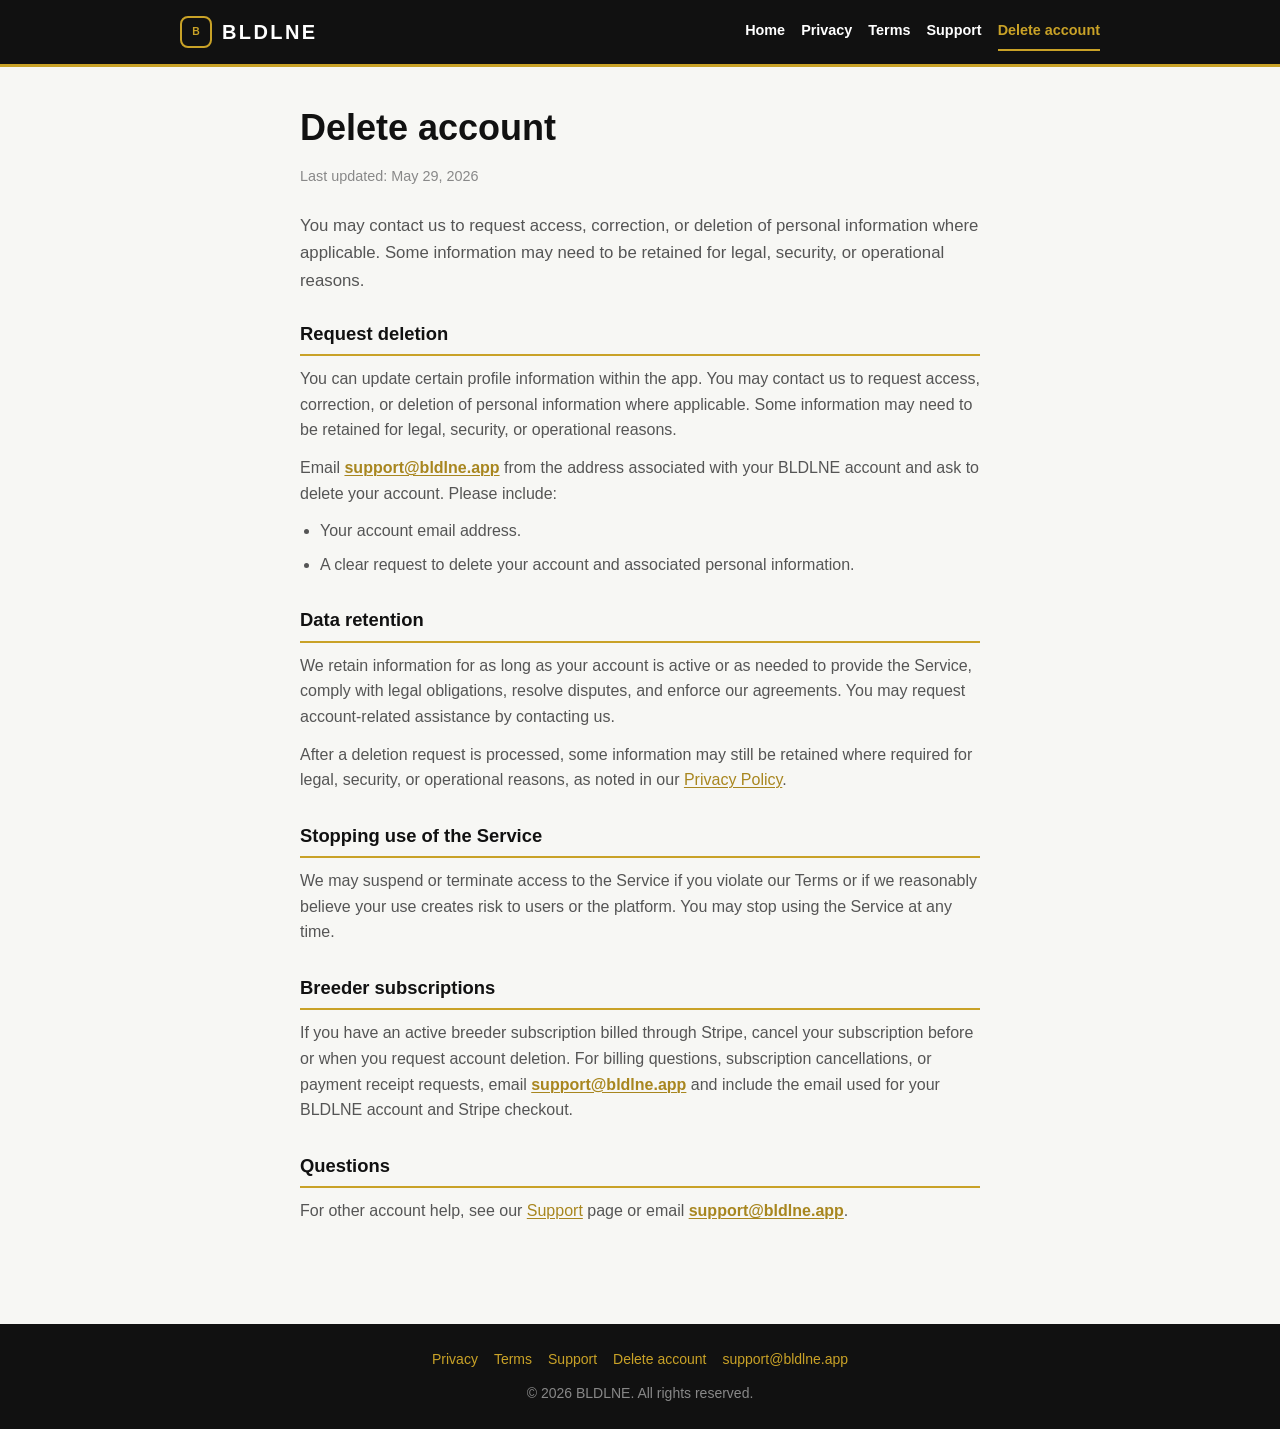
==== delete-account.html @ ef550694 "Initial BLDLNE website Co-authored-by: Cursor <cursoragent@cursor.com>" ====
<!DOCTYPE html>
<html lang="en">
  <head>
    <meta charset="utf-8" />
    <meta name="viewport" content="width=device-width, initial-scale=1" />
    <meta name="description" content="How to request BLDLNE account deletion" />
    <title>Delete account — BLDLNE</title>
    <link rel="stylesheet" href="style.css" />
  </head>
  <body>
    <header class="site-header">
      <div class="site-header__inner">
        <a class="brand" href="index.html">
          <span class="brand__mark" aria-hidden="true">B</span>
          BLDLNE
        </a>
        <nav class="site-nav" aria-label="Primary">
          <a href="index.html">Home</a>
          <a href="privacy.html">Privacy</a>
          <a href="terms.html">Terms</a>
          <a href="support.html">Support</a>
          <a href="delete-account.html" aria-current="page">Delete account</a>
        </nav>
      </div>
    </header>

    <main>
      <h1 class="page-title">Delete account</h1>
      <p class="page-updated">Last updated: May 29, 2026</p>

      <p class="lead">
        You may contact us to request access, correction, or deletion of personal information where
        applicable. Some information may need to be retained for legal, security, or operational
        reasons.
      </p>

      <section>
        <h2>Request deletion</h2>
        <p>
          You can update certain profile information within the app. You may contact us to request
          access, correction, or deletion of personal information where applicable. Some information
          may need to be retained for legal, security, or operational reasons.
        </p>
        <p>
          Email
          <a class="email-link" href="mailto:support@bldlne.app">support@bldlne.app</a>
          from the address associated with your BLDLNE account and ask to delete your account. Please
          include:
        </p>
        <ul>
          <li>Your account email address.</li>
          <li>A clear request to delete your account and associated personal information.</li>
        </ul>
      </section>

      <section>
        <h2>Data retention</h2>
        <p>
          We retain information for as long as your account is active or as needed to provide the
          Service, comply with legal obligations, resolve disputes, and enforce our agreements. You
          may request account-related assistance by contacting us.
        </p>
        <p>
          After a deletion request is processed, some information may still be retained where required
          for legal, security, or operational reasons, as noted in our
          <a href="privacy.html">Privacy Policy</a>.
        </p>
      </section>

      <section>
        <h2>Stopping use of the Service</h2>
        <p>
          We may suspend or terminate access to the Service if you violate our Terms or if we
          reasonably believe your use creates risk to users or the platform. You may stop using the
          Service at any time.
        </p>
      </section>

      <section>
        <h2>Breeder subscriptions</h2>
        <p>
          If you have an active breeder subscription billed through Stripe, cancel your subscription
          before or when you request account deletion. For billing questions, subscription
          cancellations, or payment receipt requests, email
          <a class="email-link" href="mailto:support@bldlne.app">support@bldlne.app</a>
          and include the email used for your BLDLNE account and Stripe checkout.
        </p>
      </section>

      <section>
        <h2>Questions</h2>
        <p>
          For other account help, see our <a href="support.html">Support</a> page or email
          <a class="email-link" href="mailto:support@bldlne.app">support@bldlne.app</a>.
        </p>
      </section>
    </main>

    <footer class="site-footer">
      <div class="site-footer__links">
        <a href="privacy.html">Privacy</a>
        <a href="terms.html">Terms</a>
        <a href="support.html">Support</a>
        <a href="delete-account.html">Delete account</a>
        <a href="mailto:support@bldlne.app">support@bldlne.app</a>
      </div>
      <p class="site-footer__copyright">&copy; 2026 BLDLNE. All rights reserved.</p>
    </footer>
  </body>
</html>
---- style.css ----
:root {
  --black: #111111;
  --white: #ffffff;
  --off-white: #f7f7f4;
  --gold: #c9a227;
  --gold-dark: #a8861f;
  --text: #111111;
  --text-secondary: #555555;
  --text-muted: #888888;
  --border: #e5e5e5;
  --max-width: 720px;
  --header-height: 64px;
}

*,
*::before,
*::after {
  box-sizing: border-box;
}

html {
  -webkit-text-size-adjust: 100%;
}

body {
  margin: 0;
  font-family: -apple-system, BlinkMacSystemFont, 'Segoe UI', Roboto, Helvetica, Arial, sans-serif;
  font-size: 16px;
  line-height: 1.6;
  color: var(--text);
  background: var(--off-white);
}

a {
  color: var(--gold-dark);
  text-decoration-thickness: 1px;
  text-underline-offset: 2px;
}

a:hover {
  color: var(--gold);
}

img {
  max-width: 100%;
  height: auto;
}

.site-header {
  background: var(--black);
  color: var(--white);
  border-bottom: 3px solid var(--gold);
}

.site-header__inner {
  max-width: 960px;
  margin: 0 auto;
  padding: 0 20px;
  min-height: var(--header-height);
  display: flex;
  align-items: center;
  justify-content: space-between;
  gap: 16px;
  flex-wrap: wrap;
}

.brand {
  display: inline-flex;
  align-items: center;
  gap: 10px;
  color: var(--white);
  text-decoration: none;
  font-weight: 800;
  font-size: 1.25rem;
  letter-spacing: 0.12em;
}

.brand:hover {
  color: var(--gold);
}

.brand__mark {
  width: 32px;
  height: 32px;
  border: 2px solid var(--gold);
  border-radius: 8px;
  display: inline-flex;
  align-items: center;
  justify-content: center;
  font-size: 0.65rem;
  font-weight: 800;
  color: var(--gold);
  letter-spacing: 0;
}

.site-nav {
  display: flex;
  flex-wrap: wrap;
  gap: 8px 16px;
  align-items: center;
}

.site-nav a {
  color: var(--white);
  text-decoration: none;
  font-size: 0.9rem;
  font-weight: 600;
  padding: 6px 0;
  border-bottom: 2px solid transparent;
}

.site-nav a:hover,
.site-nav a[aria-current='page'] {
  color: var(--gold);
  border-bottom-color: var(--gold);
}

main {
  max-width: var(--max-width);
  margin: 0 auto;
  padding: 32px 20px 48px;
}

.page-title {
  font-size: clamp(1.75rem, 5vw, 2.25rem);
  font-weight: 800;
  margin: 0 0 8px;
  color: var(--black);
}

.page-updated {
  font-size: 0.9rem;
  color: var(--text-muted);
  margin: 0 0 24px;
}

.lead {
  font-size: 1.05rem;
  line-height: 1.65;
  color: var(--text-secondary);
  margin: 0 0 20px;
}

section {
  margin-bottom: 28px;
}

h2 {
  font-size: 1.15rem;
  font-weight: 700;
  margin: 24px 0 10px;
  color: var(--black);
  padding-bottom: 6px;
  border-bottom: 2px solid var(--gold);
}

p {
  margin: 0 0 12px;
  color: var(--text-secondary);
}

p.emphasis {
  font-weight: 600;
  color: var(--text);
}

ul {
  margin: 0 0 12px;
  padding-left: 1.25rem;
  color: var(--text-secondary);
}

li {
  margin-bottom: 8px;
}

.email-link {
  font-weight: 600;
  word-break: break-all;
}

.card-grid {
  display: grid;
  gap: 16px;
  margin-top: 28px;
}

@media (min-width: 560px) {
  .card-grid {
    grid-template-columns: repeat(2, 1fr);
  }
}

.card {
  background: var(--white);
  border: 1px solid var(--border);
  border-radius: 12px;
  padding: 20px;
  text-decoration: none;
  color: inherit;
  transition: border-color 0.15s ease, box-shadow 0.15s ease;
}

.card:hover {
  border-color: var(--gold);
  box-shadow: 0 4px 16px rgba(0, 0, 0, 0.06);
}

.card h2 {
  margin-top: 0;
  border-bottom: none;
  padding-bottom: 0;
  font-size: 1.05rem;
}

.card p {
  margin-bottom: 0;
  font-size: 0.95rem;
}

.hero {
  background: var(--white);
  border: 1px solid var(--border);
  border-left: 4px solid var(--gold);
  border-radius: 12px;
  padding: 24px;
  margin-bottom: 8px;
}

.site-footer {
  background: var(--black);
  color: var(--text-muted);
  margin-top: 24px;
  padding: 24px 20px;
  font-size: 0.875rem;
  text-align: center;
}

.site-footer a {
  color: var(--gold);
  text-decoration: none;
}

.site-footer a:hover {
  text-decoration: underline;
}

.site-footer__links {
  display: flex;
  flex-wrap: wrap;
  justify-content: center;
  gap: 8px 16px;
  margin-bottom: 12px;
}

.site-footer__copyright {
  margin: 0;
  color: var(--text-muted);
}

@media (max-width: 480px) {
  .site-header__inner {
    flex-direction: column;
    align-items: flex-start;
    padding-top: 14px;
    padding-bottom: 14px;
  }

  .site-nav {
    width: 100%;
  }
}
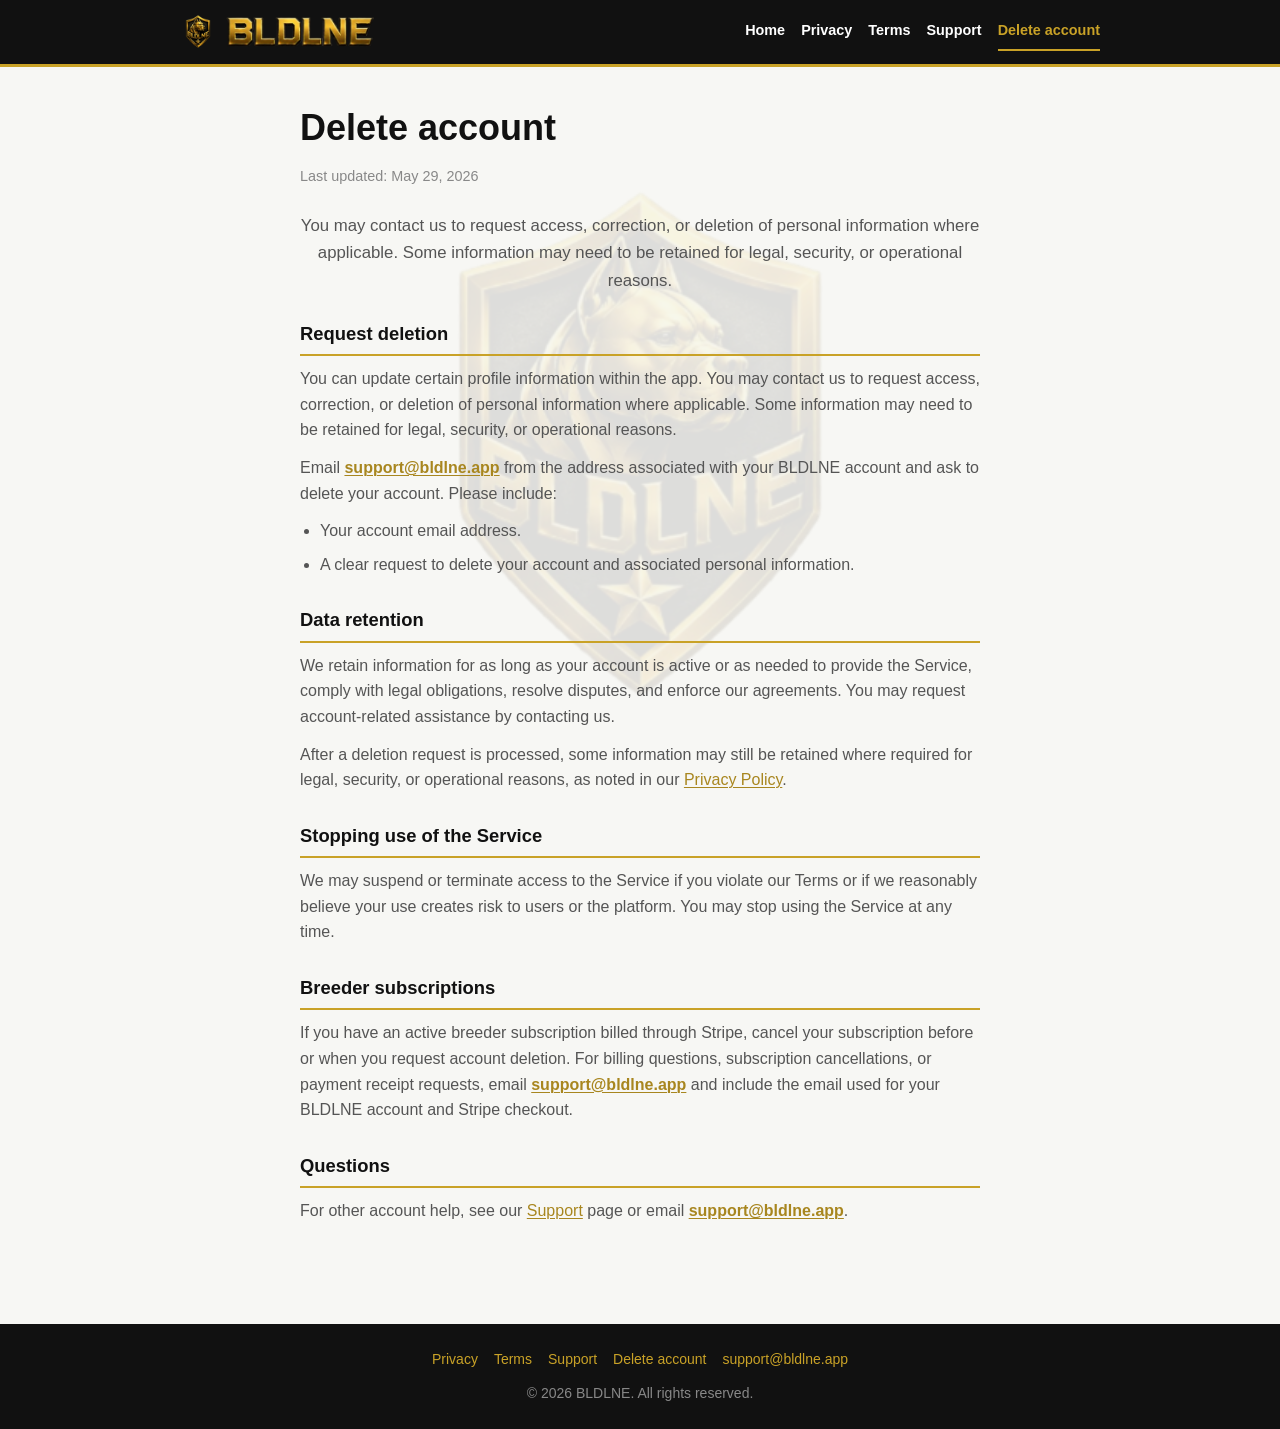
==== commit 92fe3d35: "Fix logo and wordmark assets with root-relative image paths. Co-authored-by: Cursor <cursoragent@cur" ====
--- a/delete-account.html
+++ b/delete-account.html
@@ -10,9 +10,9 @@
   <body>
     <header class="site-header">
       <div class="site-header__inner">
-        <a class="brand" href="index.html">
-          <span class="brand__mark" aria-hidden="true">B</span>
-          BLDLNE
+        <a class="brand" href="index.html" aria-label="BLDLNE">
+          <img class="brand__logo" src="/images/bldlne-logo.png" alt="" width="36" height="36" />
+          <img class="brand__wordmark" src="/images/bldlne-wordmark.png" alt="" width="148" height="30" />
         </a>
         <nav class="site-nav" aria-label="Primary">
           <a href="index.html">Home</a>
--- a/style.css
+++ b/style.css
@@ -28,7 +28,26 @@
   font-size: 16px;
   line-height: 1.6;
   color: var(--text);
-  background: var(--off-white);
+  background-color: var(--off-white);
+  position: relative;
+  min-height: 100vh;
+}
+
+body::before {
+  content: '';
+  position: fixed;
+  inset: 0;
+  background: url('/images/bldlne-logo.png') center center / min(62vw, 520px) no-repeat;
+  opacity: 0.1;
+  pointer-events: none;
+  z-index: 0;
+}
+
+.site-header,
+main,
+.site-footer {
+  position: relative;
+  z-index: 1;
 }
 
 a {
@@ -79,18 +98,20 @@
   color: var(--gold);
 }
 
-.brand__mark {
-  width: 32px;
-  height: 32px;
-  border: 2px solid var(--gold);
-  border-radius: 8px;
-  display: inline-flex;
-  align-items: center;
-  justify-content: center;
-  font-size: 0.65rem;
-  font-weight: 800;
-  color: var(--gold);
-  letter-spacing: 0;
+.brand__logo {
+  display: block;
+  width: 36px;
+  height: 36px;
+  object-fit: contain;
+  flex-shrink: 0;
+}
+
+.brand__wordmark {
+  display: block;
+  width: 148px;
+  height: 30px;
+  object-fit: contain;
+  flex-shrink: 0;
 }
 
 .site-nav {
@@ -138,7 +159,8 @@
   font-size: 1.05rem;
   line-height: 1.65;
   color: var(--text-secondary);
-  margin: 0 0 20px;
+  margin: 0;
+  text-align: center;
 }
 
 section {
@@ -192,7 +214,7 @@
 }
 
 .card {
-  background: var(--white);
+  background: rgba(255, 255, 255, 0.94);
   border: 1px solid var(--border);
   border-radius: 12px;
   padding: 20px;
@@ -219,12 +241,70 @@
 }
 
 .hero {
-  background: var(--white);
+  background: rgba(255, 255, 255, 0.94);
   border: 1px solid var(--border);
   border-left: 4px solid var(--gold);
   border-radius: 12px;
+  padding: 28px 24px;
+  margin-bottom: 20px;
+  text-align: center;
+}
+
+.hero__brand {
+  display: flex;
+  flex-direction: column;
+  align-items: center;
+  gap: 12px;
+  margin-bottom: 20px;
+}
+
+.hero__logo {
+  display: block;
+  width: 120px;
+  height: 120px;
+  object-fit: contain;
+}
+
+.hero__wordmark {
+  display: block;
+  width: min(200px, 72vw);
+  height: auto;
+  aspect-ratio: 340 / 69;
+  object-fit: contain;
+}
+
+.transparency-card {
+  background: rgba(255, 255, 255, 0.94);
+  border: 1px solid var(--border);
+  border-radius: 12px;
   padding: 24px;
-  margin-bottom: 8px;
+  margin-bottom: 24px;
+}
+
+.transparency-card__title {
+  margin: 0 0 8px;
+  font-size: 1.25rem;
+  font-weight: 800;
+  color: var(--black);
+  border-bottom: 2px solid var(--gold);
+  padding-bottom: 8px;
+}
+
+.transparency-section + .transparency-section {
+  margin-top: 20px;
+  padding-top: 20px;
+  border-top: 1px solid var(--border);
+}
+
+.transparency-section h3 {
+  margin: 0 0 10px;
+  font-size: 1.05rem;
+  font-weight: 800;
+  color: var(--black);
+}
+
+.transparency-section p:last-child {
+  margin-bottom: 0;
 }
 
 .site-footer {
@@ -269,4 +349,9 @@
   .site-nav {
     width: 100%;
   }
-}
+
+  .brand__wordmark {
+    width: 120px;
+    height: 24px;
+  }
+}
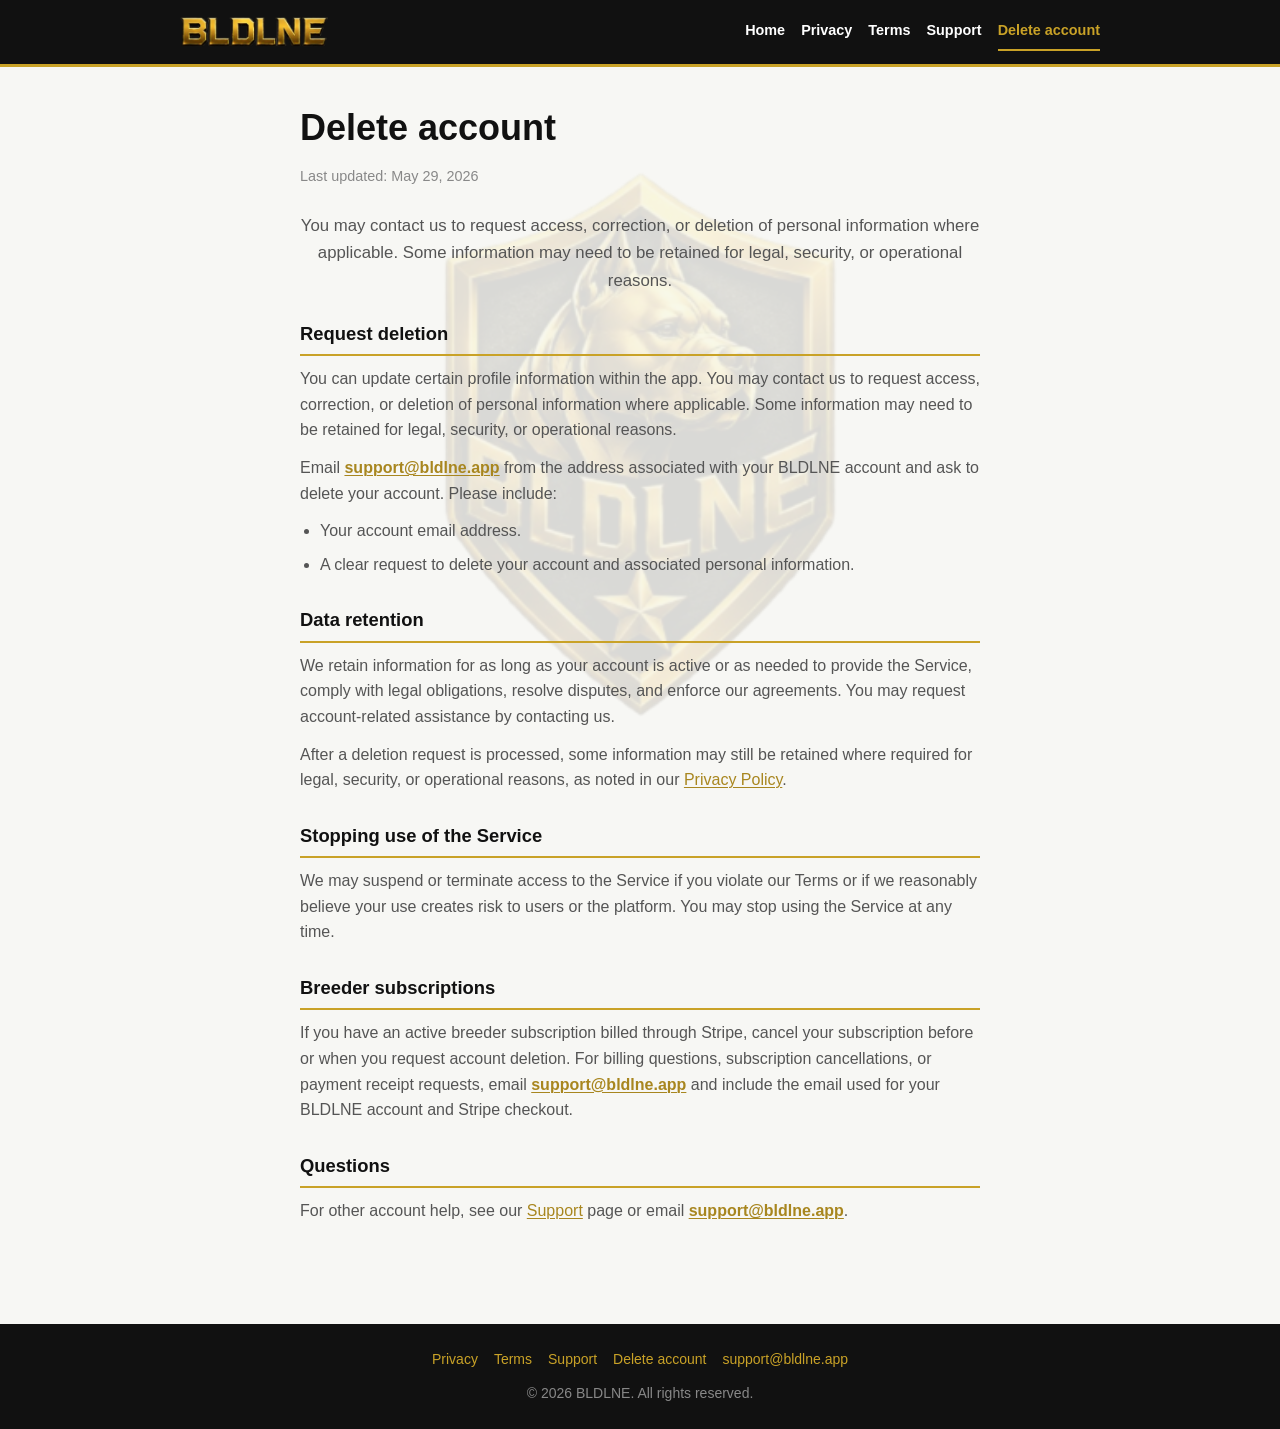
==== commit 8e8862b0: "Use centered logo watermark only and remove inline logo images. Co-authored-by: Cursor <cursoragent@" ====
--- a/delete-account.html
+++ b/delete-account.html
@@ -11,7 +11,6 @@
     <header class="site-header">
       <div class="site-header__inner">
         <a class="brand" href="index.html" aria-label="BLDLNE">
-          <img class="brand__logo" src="/images/bldlne-logo.png" alt="" width="36" height="36" />
           <img class="brand__wordmark" src="/images/bldlne-wordmark.png" alt="" width="148" height="30" />
         </a>
         <nav class="site-nav" aria-label="Primary">
--- a/style.css
+++ b/style.css
@@ -37,8 +37,8 @@
   content: '';
   position: fixed;
   inset: 0;
-  background: url('/images/bldlne-logo.png') center center / min(62vw, 520px) no-repeat;
-  opacity: 0.1;
+  background: url('/images/bldlne-logo.png') center center / min(72vw, 560px) no-repeat;
+  opacity: 0.12;
   pointer-events: none;
   z-index: 0;
 }
@@ -98,14 +98,6 @@
   color: var(--gold);
 }
 
-.brand__logo {
-  display: block;
-  width: 36px;
-  height: 36px;
-  object-fit: contain;
-  flex-shrink: 0;
-}
-
 .brand__wordmark {
   display: block;
   width: 148px;
@@ -250,27 +242,13 @@
   text-align: center;
 }
 
-.hero__brand {
-  display: flex;
-  flex-direction: column;
-  align-items: center;
-  gap: 12px;
-  margin-bottom: 20px;
-}
-
-.hero__logo {
-  display: block;
-  width: 120px;
-  height: 120px;
-  object-fit: contain;
-}
-
 .hero__wordmark {
   display: block;
   width: min(200px, 72vw);
   height: auto;
   aspect-ratio: 340 / 69;
   object-fit: contain;
+  margin: 0 auto 20px;
 }
 
 .transparency-card {
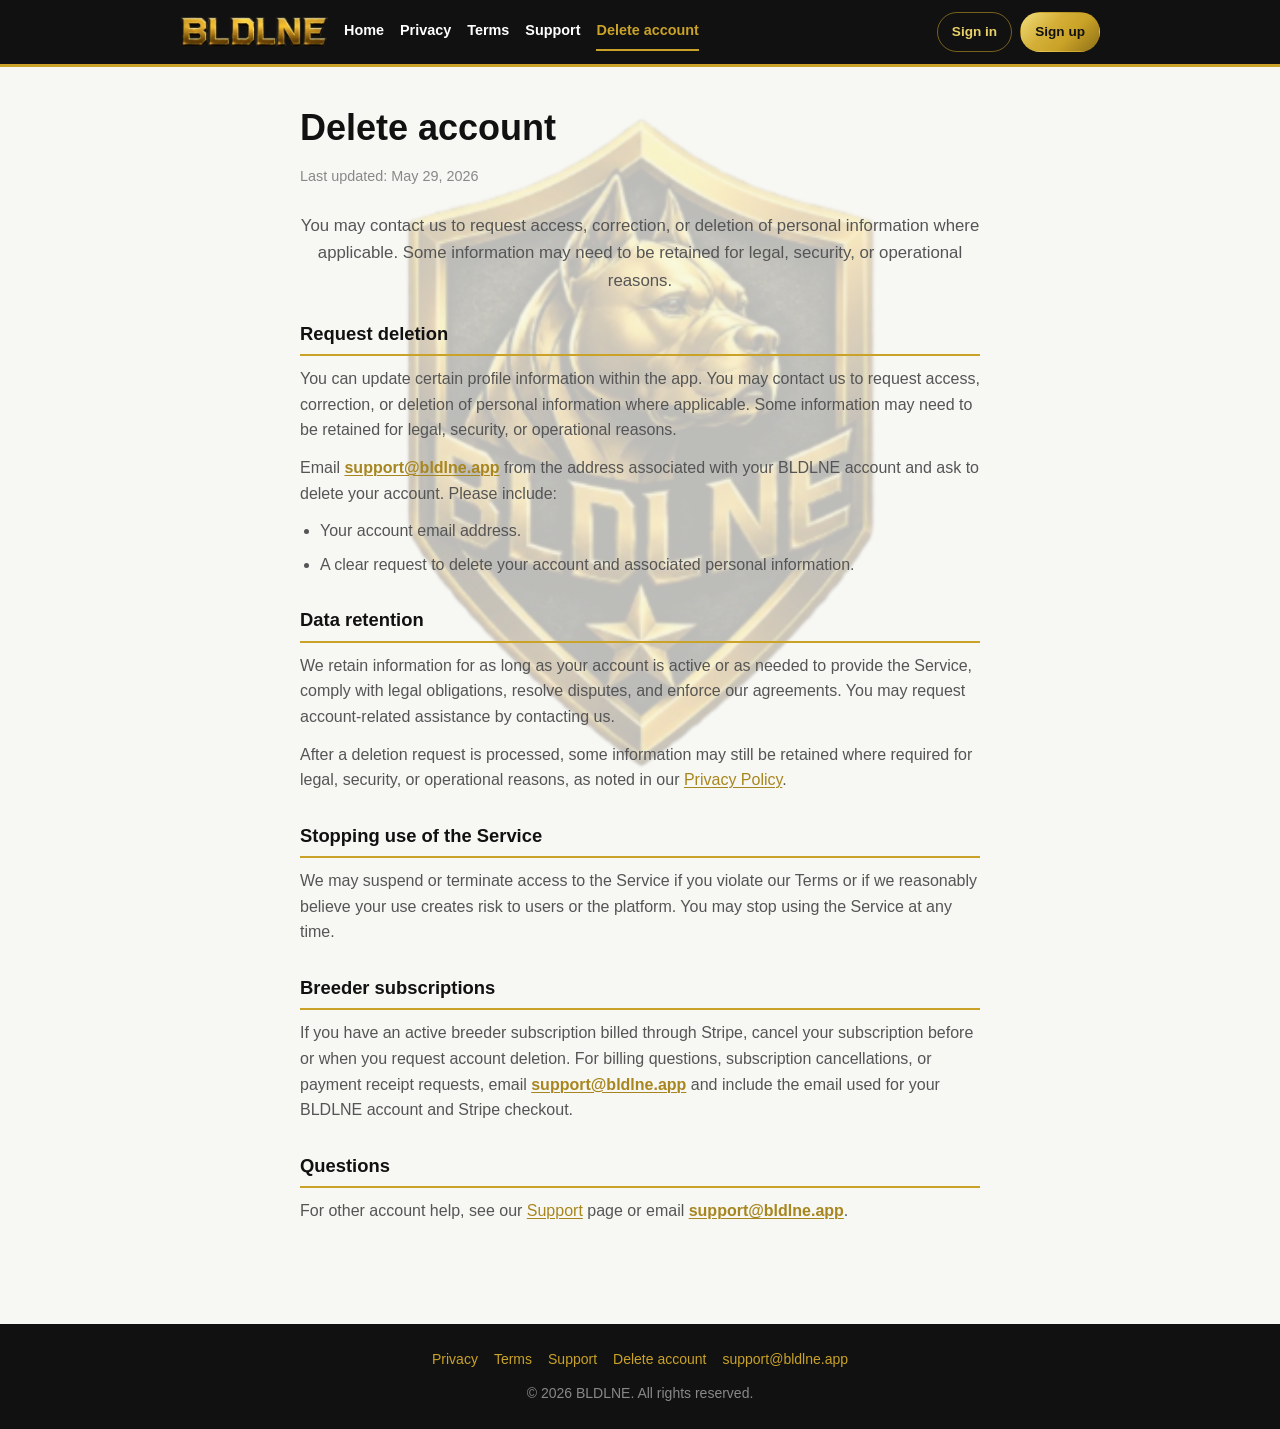
==== commit 341cea75: "Add Sign in and Sign up links to the marketing site header. Point account access to app.bldlne.app w" ====
--- a/delete-account.html
+++ b/delete-account.html
@@ -20,6 +20,10 @@
           <a href="support.html">Support</a>
           <a href="delete-account.html" aria-current="page">Delete account</a>
         </nav>
+        <div class="site-nav-actions">
+          <a class="site-nav__cta" href="https://app.bldlne.app/login">Sign in</a>
+          <a class="site-nav__cta site-nav__cta--primary" href="https://app.bldlne.app/signup">Sign up</a>
+        </div>
       </div>
     </header>
 
--- a/style.css
+++ b/style.css
@@ -4,12 +4,15 @@
   --off-white: #f7f7f4;
   --gold: #c9a227;
   --gold-dark: #a8861f;
+  --gold-light: #e8d06a;
+  --gold-gradient: linear-gradient(135deg, #f0dc7a 0%, #d4af37 38%, #c9a227 62%, #8f7018 100%);
   --text: #111111;
   --text-secondary: #555555;
   --text-muted: #888888;
   --border: #e5e5e5;
   --max-width: 720px;
   --header-height: 64px;
+  --box-radius: 14px;
 }
 
 *,
@@ -33,14 +36,51 @@
   min-height: 100vh;
 }
 
-body::before {
+body:not(.page-home)::before {
   content: '';
   position: fixed;
-  inset: 0;
-  background: url('/images/bldlne-logo.png') center center / min(72vw, 560px) no-repeat;
-  opacity: 0.12;
+  left: 50%;
+  top: 50%;
+  transform: translate(-50%, -50%);
+  width: min(115vw, 680px);
+  height: min(115vw, 720px);
+  background: url('/images/bldlne-logo.png') center center / contain no-repeat;
+  opacity: 0.24;
   pointer-events: none;
   z-index: 0;
+}
+
+.page-home .home-main {
+  position: relative;
+  max-width: var(--max-width);
+  margin: 0 auto;
+  padding: 32px 20px 48px;
+}
+
+.page-home .home-logo {
+  position: fixed;
+  left: max(8px, calc(50% - (var(--max-width) / 2) - min(46vw, 540px) - 24px));
+  top: 50%;
+  transform: translateY(-50%);
+  width: min(46vw, 540px);
+  height: min(96vh, 900px);
+  background: url('/images/bldlne-logo.png') center center / contain no-repeat;
+  opacity: 0.22;
+  pointer-events: none;
+  z-index: 0;
+}
+
+.home-main {
+  position: relative;
+  max-width: var(--max-width);
+  margin: 0 auto;
+  padding: 32px 20px 48px;
+}
+
+.home-content {
+  position: relative;
+  z-index: 1;
+  min-width: 0;
 }
 
 .site-header,
@@ -128,6 +168,81 @@
   border-bottom-color: var(--gold);
 }
 
+.site-nav-actions {
+  display: flex;
+  flex-wrap: wrap;
+  align-items: center;
+  gap: 8px;
+  margin-left: auto;
+}
+
+.site-nav__cta {
+  display: inline-flex;
+  align-items: center;
+  justify-content: center;
+  min-height: 36px;
+  padding: 8px 14px;
+  border-radius: 999px;
+  border: 1px solid rgba(201, 162, 39, 0.55);
+  color: #e8d06a;
+  font-size: 0.85rem;
+  font-weight: 700;
+  text-decoration: none;
+  white-space: nowrap;
+}
+
+.site-nav__cta:hover {
+  color: var(--black);
+  background: var(--gold-light);
+  border-color: var(--gold);
+}
+
+.site-nav__cta--primary {
+  background: var(--gold-gradient);
+  color: var(--black);
+  border-color: transparent;
+}
+
+.site-nav__cta--primary:hover {
+  color: var(--black);
+  filter: brightness(1.05);
+}
+
+.hero-actions {
+  display: flex;
+  flex-wrap: wrap;
+  justify-content: center;
+  gap: 12px;
+  margin-top: 24px;
+}
+
+.hero-btn {
+  display: inline-flex;
+  align-items: center;
+  justify-content: center;
+  min-height: 44px;
+  padding: 10px 20px;
+  border-radius: 999px;
+  border: 2px solid transparent;
+  background:
+    linear-gradient(rgba(255, 255, 255, 0.94), rgba(255, 255, 255, 0.94)) padding-box,
+    var(--gold-gradient) border-box;
+  color: var(--black);
+  font-size: 0.95rem;
+  font-weight: 700;
+  text-decoration: none;
+}
+
+.hero-btn:hover {
+  filter: brightness(1.03);
+}
+
+.hero-btn--primary {
+  background: var(--gold-gradient);
+  border-color: transparent;
+  color: var(--black);
+}
+
 main {
   max-width: var(--max-width);
   margin: 0 auto;
@@ -206,18 +321,21 @@
 }
 
 .card {
-  background: rgba(255, 255, 255, 0.94);
-  border: 1px solid var(--border);
-  border-radius: 12px;
+  border: 2px solid transparent;
+  border-radius: var(--box-radius);
+  background:
+    linear-gradient(rgba(255, 255, 255, 0.94), rgba(255, 255, 255, 0.94)) padding-box,
+    var(--gold-gradient) border-box;
   padding: 20px;
   text-decoration: none;
   color: inherit;
-  transition: border-color 0.15s ease, box-shadow 0.15s ease;
+  box-shadow: 0 8px 28px rgba(17, 17, 17, 0.06);
+  transition: box-shadow 0.2s ease, transform 0.2s ease;
 }
 
 .card:hover {
-  border-color: var(--gold);
-  box-shadow: 0 4px 16px rgba(0, 0, 0, 0.06);
+  box-shadow: 0 12px 32px rgba(201, 162, 39, 0.14);
+  transform: translateY(-1px);
 }
 
 .card h2 {
@@ -233,13 +351,15 @@
 }
 
 .hero {
-  background: rgba(255, 255, 255, 0.94);
-  border: 1px solid var(--border);
-  border-left: 4px solid var(--gold);
-  border-radius: 12px;
+  border: 2px solid transparent;
+  border-radius: var(--box-radius);
+  background:
+    linear-gradient(rgba(255, 255, 255, 0.94), rgba(255, 255, 255, 0.94)) padding-box,
+    var(--gold-gradient) border-box;
   padding: 28px 24px;
   margin-bottom: 20px;
   text-align: center;
+  box-shadow: 0 8px 28px rgba(17, 17, 17, 0.06);
 }
 
 .hero__wordmark {
@@ -252,11 +372,14 @@
 }
 
 .transparency-card {
-  background: rgba(255, 255, 255, 0.94);
-  border: 1px solid var(--border);
-  border-radius: 12px;
+  border: 2px solid transparent;
+  border-radius: var(--box-radius);
+  background:
+    linear-gradient(rgba(255, 255, 255, 0.94), rgba(255, 255, 255, 0.94)) padding-box,
+    var(--gold-gradient) border-box;
   padding: 24px;
   margin-bottom: 24px;
+  box-shadow: 0 8px 28px rgba(17, 17, 17, 0.06);
 }
 
 .transparency-card__title {
@@ -316,6 +439,23 @@
   color: var(--text-muted);
 }
 
+@media (max-width: 768px) {
+  body:not(.page-home)::before {
+    width: min(130vw, 520px);
+    height: min(130vw, 560px);
+    opacity: 0.2;
+  }
+
+  .page-home .home-logo {
+    left: 50%;
+    top: 42%;
+    transform: translate(-50%, -50%);
+    width: min(92vw, 480px);
+    height: min(72vh, 560px);
+    opacity: 0.16;
+  }
+}
+
 @media (max-width: 480px) {
   .site-header__inner {
     flex-direction: column;
@@ -328,6 +468,11 @@
     width: 100%;
   }
 
+  .site-nav-actions {
+    width: 100%;
+    margin-left: 0;
+  }
+
   .brand__wordmark {
     width: 120px;
     height: 24px;
